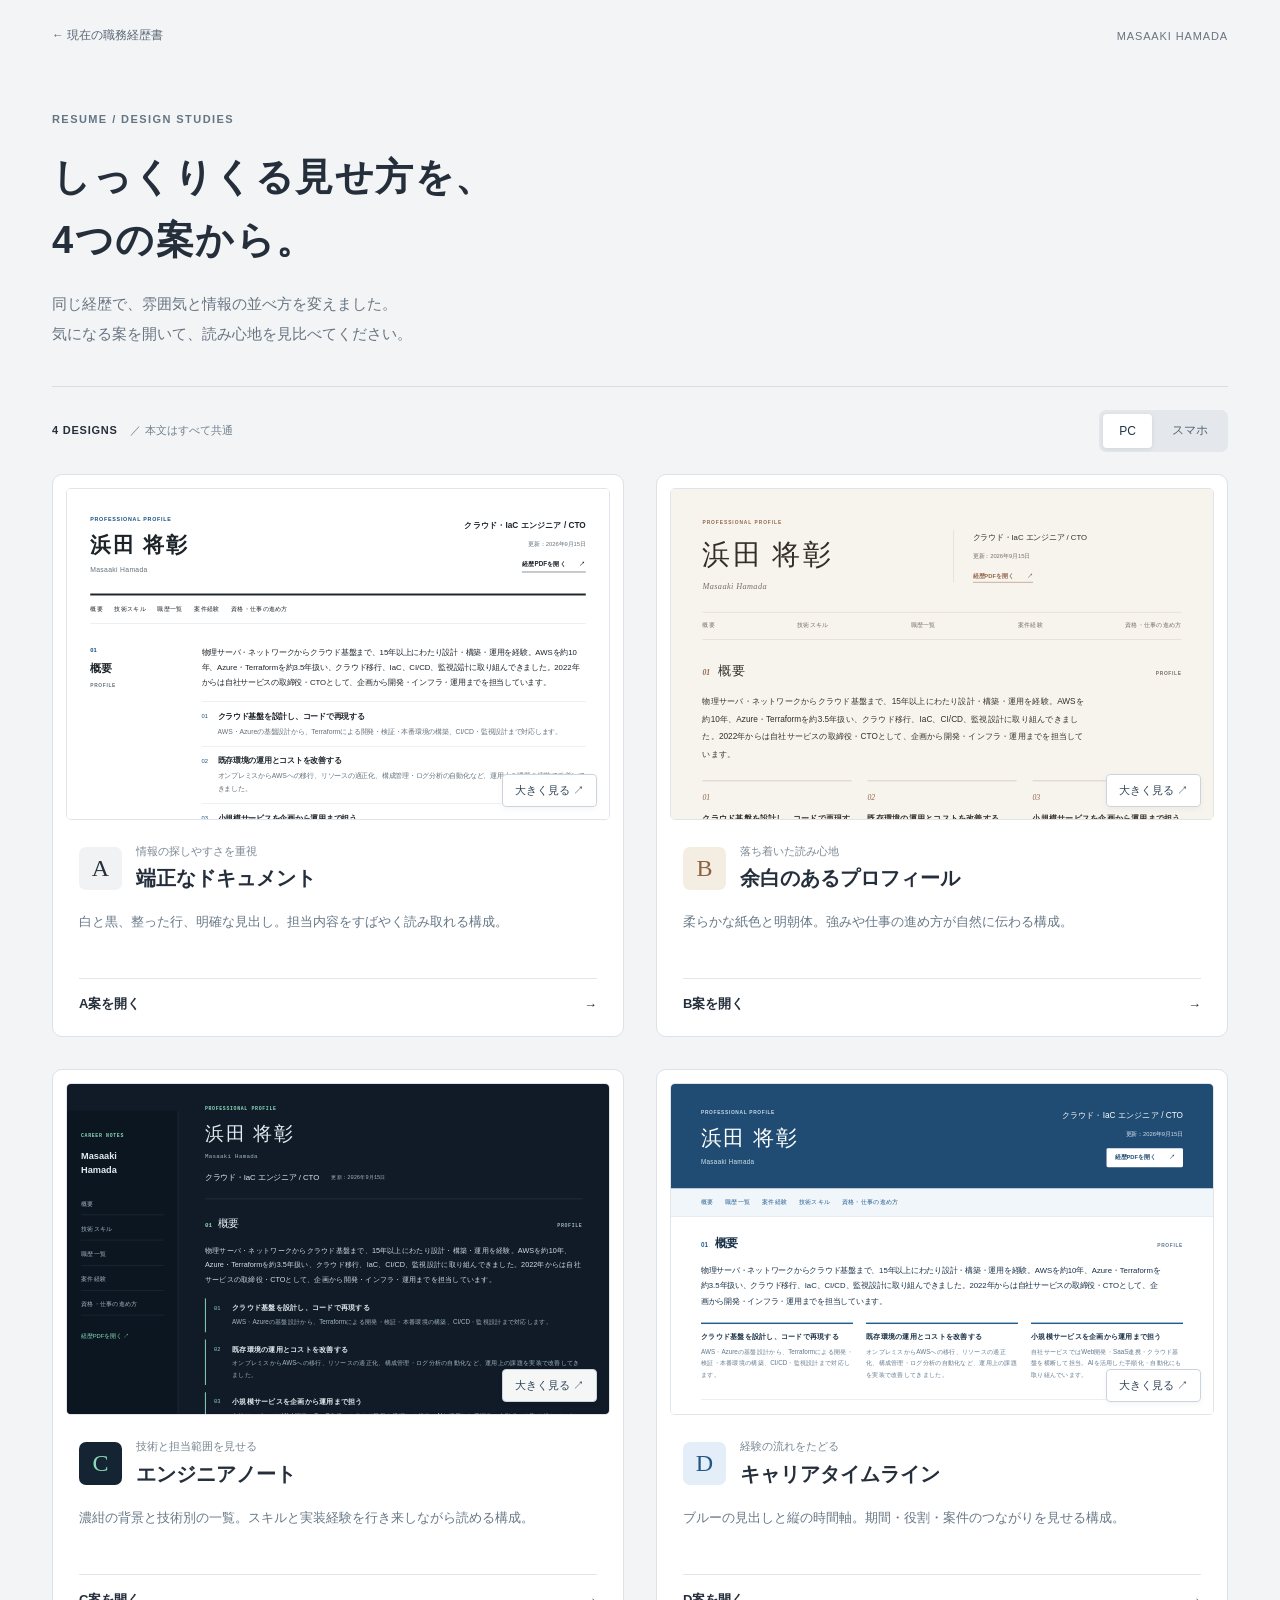
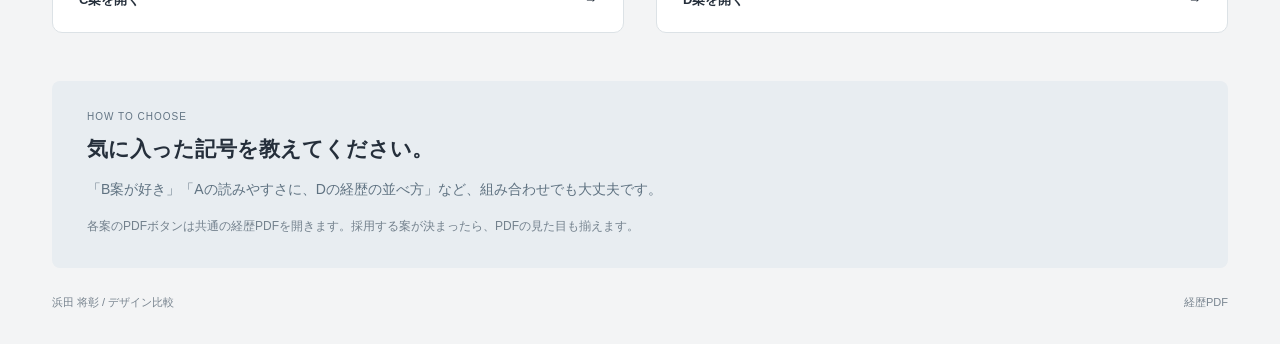
==== docs/designs/index.html @ b7bd6186 "Add four resume design alternatives with comparison gallery" ====
<!doctype html><html lang="ja"><head><meta charset="utf-8"><meta name="viewport" content="width=device-width,initial-scale=1"><meta name="robots" content="noindex,nofollow"><title>4つのデザイン案 | 浜田将彰の職務経歴書</title><meta name="description" content="同じ職務経歴を4種類のデザインで比較できます。"><link rel="stylesheet" href="gallery.css?v=e67ea22596cc"><script defer src="gallery.js?v=e67ea22596cc"></script></head><body><header class="gallery-top"><a href="../">← 現在の職務経歴書</a><span>MASAAKI HAMADA</span></header><main class="gallery-main"><header class="gallery-intro"><p class="gallery-eyebrow">RESUME / DESIGN STUDIES</p><h1>しっくりくる見せ方を、<br>4つの案から。</h1><p>同じ経歴で、雰囲気と情報の並べ方を変えました。<br>気になる案を開いて、読み心地を見比べてください。</p></header><div class="gallery-toolbar"><p>4 DESIGNS <span>／ 本文はすべて共通</span></p><div class="device-control" role="group" aria-label="縮小プレビューの表示サイズ"><button type="button" data-device="desktop" aria-pressed="true">PC</button><button type="button" data-device="mobile" aria-pressed="false">スマホ</button></div></div><div class="design-grid"><article class="design-card"><a class="preview-link" href="a/?v=e67ea22596cc" aria-label="A案・端正なドキュメントを開く"><div class="preview-stage"><iframe src="a/?embed=1&amp;v=e67ea22596cc" title="A案の縮小プレビュー" tabindex="-1" aria-hidden="true" loading="eager"></iframe></div><span class="preview-open">大きく見る ↗</span></a><div class="design-card-info"><span class="letter letter-a">A</span><div><p class="design-tag">情報の探しやすさを重視</p><h2>端正なドキュメント</h2></div></div><p class="design-description">白と黒、整った行、明確な見出し。担当内容をすばやく読み取れる構成。</p><a class="view-design" href="a/?v=e67ea22596cc">A案を開く <span aria-hidden="true">→</span></a></article><article class="design-card"><a class="preview-link" href="b/?v=e67ea22596cc" aria-label="B案・余白のあるプロフィールを開く"><div class="preview-stage"><iframe src="b/?embed=1&amp;v=e67ea22596cc" title="B案の縮小プレビュー" tabindex="-1" aria-hidden="true" loading="eager"></iframe></div><span class="preview-open">大きく見る ↗</span></a><div class="design-card-info"><span class="letter letter-b">B</span><div><p class="design-tag">落ち着いた読み心地</p><h2>余白のあるプロフィール</h2></div></div><p class="design-description">柔らかな紙色と明朝体。強みや仕事の進め方が自然に伝わる構成。</p><a class="view-design" href="b/?v=e67ea22596cc">B案を開く <span aria-hidden="true">→</span></a></article><article class="design-card"><a class="preview-link" href="c/?v=e67ea22596cc" aria-label="C案・エンジニアノートを開く"><div class="preview-stage"><iframe src="c/?embed=1&amp;v=e67ea22596cc" title="C案の縮小プレビュー" tabindex="-1" aria-hidden="true" loading="eager"></iframe></div><span class="preview-open">大きく見る ↗</span></a><div class="design-card-info"><span class="letter letter-c">C</span><div><p class="design-tag">技術と担当範囲を見せる</p><h2>エンジニアノート</h2></div></div><p class="design-description">濃紺の背景と技術別の一覧。スキルと実装経験を行き来しながら読める構成。</p><a class="view-design" href="c/?v=e67ea22596cc">C案を開く <span aria-hidden="true">→</span></a></article><article class="design-card"><a class="preview-link" href="d/?v=e67ea22596cc" aria-label="D案・キャリアタイムラインを開く"><div class="preview-stage"><iframe src="d/?embed=1&amp;v=e67ea22596cc" title="D案の縮小プレビュー" tabindex="-1" aria-hidden="true" loading="eager"></iframe></div><span class="preview-open">大きく見る ↗</span></a><div class="design-card-info"><span class="letter letter-d">D</span><div><p class="design-tag">経験の流れをたどる</p><h2>キャリアタイムライン</h2></div></div><p class="design-description">ブルーの見出しと縦の時間軸。期間・役割・案件のつながりを見せる構成。</p><a class="view-design" href="d/?v=e67ea22596cc">D案を開く <span aria-hidden="true">→</span></a></article></div><section class="choice-help"><p class="choice-eyebrow">HOW TO CHOOSE</p><h2>気に入った記号を教えてください。</h2><p>「B案が好き」「Aの読みやすさに、Dの経歴の並べ方」など、組み合わせでも大丈夫です。</p><p class="pdf-note">各案のPDFボタンは共通の経歴PDFを開きます。採用する案が決まったら、PDFの見た目も揃えます。</p></section><footer class="gallery-footer"><span>浜田 将彰 / デザイン比較</span><a href="../resume.pdf?v=73ceb56be394">経歴PDF</a></footer></main></body></html>
---- docs/designs/gallery.css ----
*{box-sizing:border-box}:root{color-scheme:light}body{margin:0;background:#f3f4f5;color:#252f3b;font-family:-apple-system,BlinkMacSystemFont,"Hiragino Kaku Gothic ProN","Yu Gothic",Meiryo,sans-serif;-webkit-font-smoothing:antialiased}a{color:inherit;text-underline-offset:4px}button{font:inherit}a:focus-visible,button:focus-visible{outline:3px solid #b46a27;outline-offset:4px}.gallery-top{max-width:1240px;margin:auto;padding:27px 32px;display:flex;align-items:center;justify-content:space-between;gap:15px;font-size:12px}.gallery-top a{text-decoration:none;color:#596776}.gallery-top span{font-size:11px;letter-spacing:.08em;color:#697482}.gallery-main{max-width:1176px;margin:auto;padding:22px 0 0}.gallery-intro{padding:20px 0 38px}.gallery-eyebrow{color:#647583;font-size:11px;font-weight:600;letter-spacing:.13em;margin:0 0 21px}.gallery-intro h1{font-size:38px;line-height:1.65;letter-spacing:.04em;font-weight:600;margin:0 0 18px}.gallery-intro>p:last-child{color:#677583;font-size:15px;line-height:1.95;margin:0}.gallery-toolbar{display:flex;justify-content:space-between;align-items:center;gap:15px;margin-bottom:22px;padding-top:23px;border-top:1px solid #d8dfe4}.gallery-toolbar>p{font-size:11px;font-weight:600;letter-spacing:.07em;margin:0}.gallery-toolbar>p span{color:#71808f;font-size:11px;font-weight:400;margin-left:9px;letter-spacing:0}.device-control{display:flex;gap:4px;background:#e4e8ec;padding:4px;border-radius:7px}.device-control button{background:transparent;color:#536373;border:0;padding:7px 16px;border-radius:4px;font-size:12px;cursor:pointer;min-height:34px}.device-control button[aria-pressed=true]{background:white;color:#233444;box-shadow:0 1px 4px #18212b18}.design-grid{display:grid;grid-template-columns:repeat(2,minmax(0,1fr));gap:32px}.design-card{background:#fff;border:1px solid #dce2e6;border-radius:10px;padding:13px 13px 23px;min-width:0;overflow:hidden}.preview-link{display:block;position:relative;background:#e4e8ed;border:1px solid #e1e5e9;border-radius:5px;overflow:hidden;text-decoration:none}.preview-stage{height:330px;overflow:hidden;position:relative;isolation:isolate;background:#e3e8ed}.preview-stage iframe{position:absolute;top:0;left:0;width:1120px;height:880px;max-width:none;border:0;transform-origin:top left;pointer-events:none;transform:scale(.46);background:white}.preview-open{position:absolute;right:12px;bottom:12px;border:1px solid #cbd4dc;border-radius:4px;padding:8px 12px;background:#fffffff5;color:#304457;font-size:11px;box-shadow:0 2px 6px #0000000b}.preview-link:hover .preview-open{background:#20344a;color:white;border-color:#20344a}.design-card-info{display:flex;align-items:center;gap:14px;margin:23px 13px 0}.letter{display:grid;place-items:center;width:43px;height:43px;border-radius:7px;font:24px Georgia,serif;flex-shrink:0}.letter-a{background:#f0f2f4;color:#25303a}.letter-b{background:#f4ede2;color:#8d6142}.letter-c{background:#152432;color:#8ad9b8}.letter-d{background:#e4eef8;color:#235886}.design-tag{font-size:11px;color:#7a8794;line-height:1.5;margin:0 0 4px}.design-card h2{font-size:20px;line-height:1.5;font-weight:600;margin:0}.design-description{font-size:13px;line-height:1.9;color:#687887;margin:17px 13px 18px;min-height:50px}.view-design{display:flex;align-items:center;justify-content:space-between;text-decoration:none;margin:0 13px;font-size:13px;font-weight:600;border-top:1px solid #e2e6eb;padding-top:16px}.view-design:hover{color:#246eb0}.choice-help{margin-top:48px;background:#e8edf1;border-radius:8px;padding:30px 35px}.choice-eyebrow{font-size:10px;letter-spacing:.1em;color:#637584;margin:0 0 13px}.choice-help h2{font-size:21px;font-weight:600;margin:0 0 13px}.choice-help>p:not(.choice-eyebrow){font-size:14px;line-height:1.9;margin:0;color:#5f7281}.choice-help .pdf-note{font-size:12px!important;margin-top:13px!important;color:#73818d!important}.gallery-footer{display:flex;justify-content:space-between;font-size:11px;color:#78848f;padding:27px 0 34px}.gallery-footer a{text-decoration:none}body[data-device=mobile] .preview-stage{height:380px}
@media(max-width:1250px){.gallery-main{margin:0 32px}.preview-stage{height:300px}.design-grid{gap:25px}}
@media(max-width:800px){.gallery-main{margin:0 23px;padding-top:5px}.gallery-top{padding:22px 23px}.gallery-intro{padding:15px 0 29px}.gallery-intro h1{font-size:31px}.gallery-intro>p:last-child{font-size:14px}.design-grid{grid-template-columns:1fr;gap:24px}.preview-stage{height:330px}.gallery-toolbar>p span{display:none}.design-card-info{margin-top:19px}.design-description{min-height:0}.choice-help{margin-top:30px;padding:24px}.choice-help h2{font-size:19px}}
@media(max-width:430px){.gallery-main{margin:0 16px}.gallery-top{padding:20px 16px}.gallery-top span{font-size:9px}.gallery-intro h1{font-size:27px;letter-spacing:.02em}.gallery-intro>p:last-child{font-size:13px}.gallery-eyebrow{font-size:10px;margin-bottom:17px}.preview-stage{height:270px}.design-card{padding:9px 9px 19px}.design-card-info{margin-left:9px;margin-right:9px;gap:11px}.design-card h2{font-size:18px}.design-description{margin-left:9px;margin-right:9px;font-size:12px}.view-design{margin-left:9px;margin-right:9px}.letter{height:38px;width:38px;font-size:22px}.choice-help{padding:23px 20px}.choice-help>p:not(.choice-eyebrow){font-size:13px}.gallery-intro br{display:initial}}
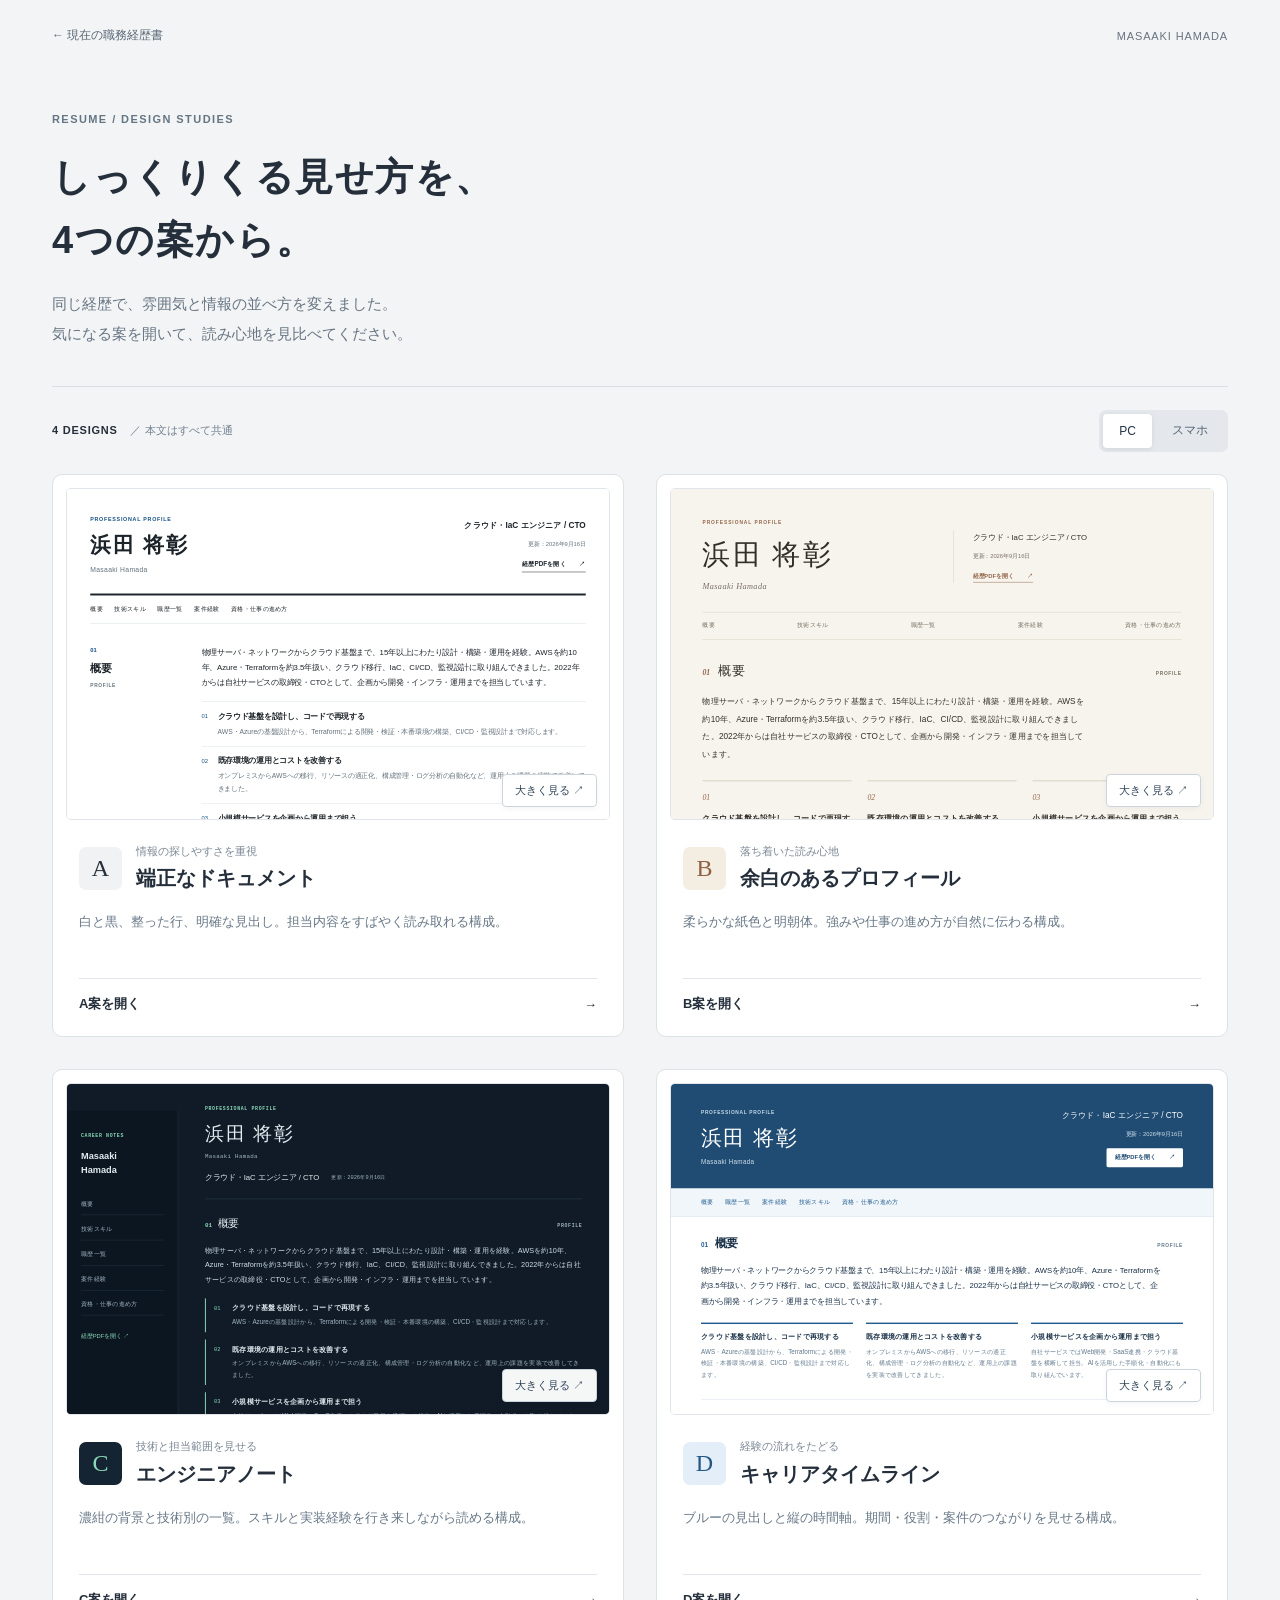
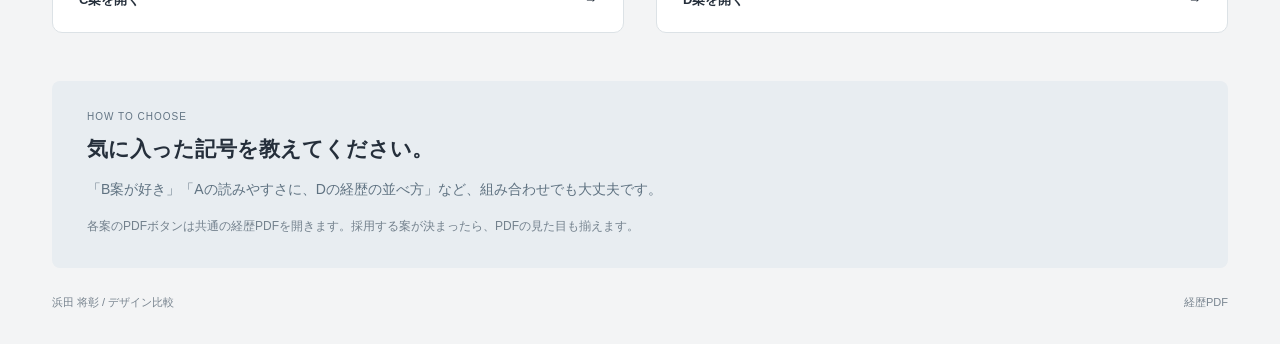
==== commit df917d7b: "Detail requirements-to-operations work across three service components" ====
--- a/docs/designs/index.html
+++ b/docs/designs/index.html
@@ -1 +1 @@
-<!doctype html><html lang="ja"><head><meta charset="utf-8"><meta name="viewport" content="width=device-width,initial-scale=1"><meta name="robots" content="noindex,nofollow"><title>4つのデザイン案 | 浜田将彰の職務経歴書</title><meta name="description" content="同じ職務経歴を4種類のデザインで比較できます。"><link rel="stylesheet" href="gallery.css?v=e67ea22596cc"><script defer src="gallery.js?v=e67ea22596cc"></script></head><body><header class="gallery-top"><a href="../">← 現在の職務経歴書</a><span>MASAAKI HAMADA</span></header><main class="gallery-main"><header class="gallery-intro"><p class="gallery-eyebrow">RESUME / DESIGN STUDIES</p><h1>しっくりくる見せ方を、<br>4つの案から。</h1><p>同じ経歴で、雰囲気と情報の並べ方を変えました。<br>気になる案を開いて、読み心地を見比べてください。</p></header><div class="gallery-toolbar"><p>4 DESIGNS <span>／ 本文はすべて共通</span></p><div class="device-control" role="group" aria-label="縮小プレビューの表示サイズ"><button type="button" data-device="desktop" aria-pressed="true">PC</button><button type="button" data-device="mobile" aria-pressed="false">スマホ</button></div></div><div class="design-grid"><article class="design-card"><a class="preview-link" href="a/?v=e67ea22596cc" aria-label="A案・端正なドキュメントを開く"><div class="preview-stage"><iframe src="a/?embed=1&amp;v=e67ea22596cc" title="A案の縮小プレビュー" tabindex="-1" aria-hidden="true" loading="eager"></iframe></div><span class="preview-open">大きく見る ↗</span></a><div class="design-card-info"><span class="letter letter-a">A</span><div><p class="design-tag">情報の探しやすさを重視</p><h2>端正なドキュメント</h2></div></div><p class="design-description">白と黒、整った行、明確な見出し。担当内容をすばやく読み取れる構成。</p><a class="view-design" href="a/?v=e67ea22596cc">A案を開く <span aria-hidden="true">→</span></a></article><article class="design-card"><a class="preview-link" href="b/?v=e67ea22596cc" aria-label="B案・余白のあるプロフィールを開く"><div class="preview-stage"><iframe src="b/?embed=1&amp;v=e67ea22596cc" title="B案の縮小プレビュー" tabindex="-1" aria-hidden="true" loading="eager"></iframe></div><span class="preview-open">大きく見る ↗</span></a><div class="design-card-info"><span class="letter letter-b">B</span><div><p class="design-tag">落ち着いた読み心地</p><h2>余白のあるプロフィール</h2></div></div><p class="design-description">柔らかな紙色と明朝体。強みや仕事の進め方が自然に伝わる構成。</p><a class="view-design" href="b/?v=e67ea22596cc">B案を開く <span aria-hidden="true">→</span></a></article><article class="design-card"><a class="preview-link" href="c/?v=e67ea22596cc" aria-label="C案・エンジニアノートを開く"><div class="preview-stage"><iframe src="c/?embed=1&amp;v=e67ea22596cc" title="C案の縮小プレビュー" tabindex="-1" aria-hidden="true" loading="eager"></iframe></div><span class="preview-open">大きく見る ↗</span></a><div class="design-card-info"><span class="letter letter-c">C</span><div><p class="design-tag">技術と担当範囲を見せる</p><h2>エンジニアノート</h2></div></div><p class="design-description">濃紺の背景と技術別の一覧。スキルと実装経験を行き来しながら読める構成。</p><a class="view-design" href="c/?v=e67ea22596cc">C案を開く <span aria-hidden="true">→</span></a></article><article class="design-card"><a class="preview-link" href="d/?v=e67ea22596cc" aria-label="D案・キャリアタイムラインを開く"><div class="preview-stage"><iframe src="d/?embed=1&amp;v=e67ea22596cc" title="D案の縮小プレビュー" tabindex="-1" aria-hidden="true" loading="eager"></iframe></div><span class="preview-open">大きく見る ↗</span></a><div class="design-card-info"><span class="letter letter-d">D</span><div><p class="design-tag">経験の流れをたどる</p><h2>キャリアタイムライン</h2></div></div><p class="design-description">ブルーの見出しと縦の時間軸。期間・役割・案件のつながりを見せる構成。</p><a class="view-design" href="d/?v=e67ea22596cc">D案を開く <span aria-hidden="true">→</span></a></article></div><section class="choice-help"><p class="choice-eyebrow">HOW TO CHOOSE</p><h2>気に入った記号を教えてください。</h2><p>「B案が好き」「Aの読みやすさに、Dの経歴の並べ方」など、組み合わせでも大丈夫です。</p><p class="pdf-note">各案のPDFボタンは共通の経歴PDFを開きます。採用する案が決まったら、PDFの見た目も揃えます。</p></section><footer class="gallery-footer"><span>浜田 将彰 / デザイン比較</span><a href="../resume.pdf?v=73ceb56be394">経歴PDF</a></footer></main></body></html>+<!doctype html><html lang="ja"><head><meta charset="utf-8"><meta name="viewport" content="width=device-width,initial-scale=1"><meta name="robots" content="noindex,nofollow"><title>4つのデザイン案 | 浜田将彰の職務経歴書</title><meta name="description" content="同じ職務経歴を4種類のデザインで比較できます。"><link rel="stylesheet" href="gallery.css?v=d1a27a1c8ba5"><script defer src="gallery.js?v=d1a27a1c8ba5"></script></head><body><header class="gallery-top"><a href="../">← 現在の職務経歴書</a><span>MASAAKI HAMADA</span></header><main class="gallery-main"><header class="gallery-intro"><p class="gallery-eyebrow">RESUME / DESIGN STUDIES</p><h1>しっくりくる見せ方を、<br>4つの案から。</h1><p>同じ経歴で、雰囲気と情報の並べ方を変えました。<br>気になる案を開いて、読み心地を見比べてください。</p></header><div class="gallery-toolbar"><p>4 DESIGNS <span>／ 本文はすべて共通</span></p><div class="device-control" role="group" aria-label="縮小プレビューの表示サイズ"><button type="button" data-device="desktop" aria-pressed="true">PC</button><button type="button" data-device="mobile" aria-pressed="false">スマホ</button></div></div><div class="design-grid"><article class="design-card"><a class="preview-link" href="a/?v=d1a27a1c8ba5" aria-label="A案・端正なドキュメントを開く"><div class="preview-stage"><iframe src="a/?embed=1&amp;v=d1a27a1c8ba5" title="A案の縮小プレビュー" tabindex="-1" aria-hidden="true" loading="eager"></iframe></div><span class="preview-open">大きく見る ↗</span></a><div class="design-card-info"><span class="letter letter-a">A</span><div><p class="design-tag">情報の探しやすさを重視</p><h2>端正なドキュメント</h2></div></div><p class="design-description">白と黒、整った行、明確な見出し。担当内容をすばやく読み取れる構成。</p><a class="view-design" href="a/?v=d1a27a1c8ba5">A案を開く <span aria-hidden="true">→</span></a></article><article class="design-card"><a class="preview-link" href="b/?v=d1a27a1c8ba5" aria-label="B案・余白のあるプロフィールを開く"><div class="preview-stage"><iframe src="b/?embed=1&amp;v=d1a27a1c8ba5" title="B案の縮小プレビュー" tabindex="-1" aria-hidden="true" loading="eager"></iframe></div><span class="preview-open">大きく見る ↗</span></a><div class="design-card-info"><span class="letter letter-b">B</span><div><p class="design-tag">落ち着いた読み心地</p><h2>余白のあるプロフィール</h2></div></div><p class="design-description">柔らかな紙色と明朝体。強みや仕事の進め方が自然に伝わる構成。</p><a class="view-design" href="b/?v=d1a27a1c8ba5">B案を開く <span aria-hidden="true">→</span></a></article><article class="design-card"><a class="preview-link" href="c/?v=d1a27a1c8ba5" aria-label="C案・エンジニアノートを開く"><div class="preview-stage"><iframe src="c/?embed=1&amp;v=d1a27a1c8ba5" title="C案の縮小プレビュー" tabindex="-1" aria-hidden="true" loading="eager"></iframe></div><span class="preview-open">大きく見る ↗</span></a><div class="design-card-info"><span class="letter letter-c">C</span><div><p class="design-tag">技術と担当範囲を見せる</p><h2>エンジニアノート</h2></div></div><p class="design-description">濃紺の背景と技術別の一覧。スキルと実装経験を行き来しながら読める構成。</p><a class="view-design" href="c/?v=d1a27a1c8ba5">C案を開く <span aria-hidden="true">→</span></a></article><article class="design-card"><a class="preview-link" href="d/?v=d1a27a1c8ba5" aria-label="D案・キャリアタイムラインを開く"><div class="preview-stage"><iframe src="d/?embed=1&amp;v=d1a27a1c8ba5" title="D案の縮小プレビュー" tabindex="-1" aria-hidden="true" loading="eager"></iframe></div><span class="preview-open">大きく見る ↗</span></a><div class="design-card-info"><span class="letter letter-d">D</span><div><p class="design-tag">経験の流れをたどる</p><h2>キャリアタイムライン</h2></div></div><p class="design-description">ブルーの見出しと縦の時間軸。期間・役割・案件のつながりを見せる構成。</p><a class="view-design" href="d/?v=d1a27a1c8ba5">D案を開く <span aria-hidden="true">→</span></a></article></div><section class="choice-help"><p class="choice-eyebrow">HOW TO CHOOSE</p><h2>気に入った記号を教えてください。</h2><p>「B案が好き」「Aの読みやすさに、Dの経歴の並べ方」など、組み合わせでも大丈夫です。</p><p class="pdf-note">各案のPDFボタンは共通の経歴PDFを開きます。採用する案が決まったら、PDFの見た目も揃えます。</p></section><footer class="gallery-footer"><span>浜田 将彰 / デザイン比較</span><a href="../resume.pdf?v=49754348108a">経歴PDF</a></footer></main></body></html>
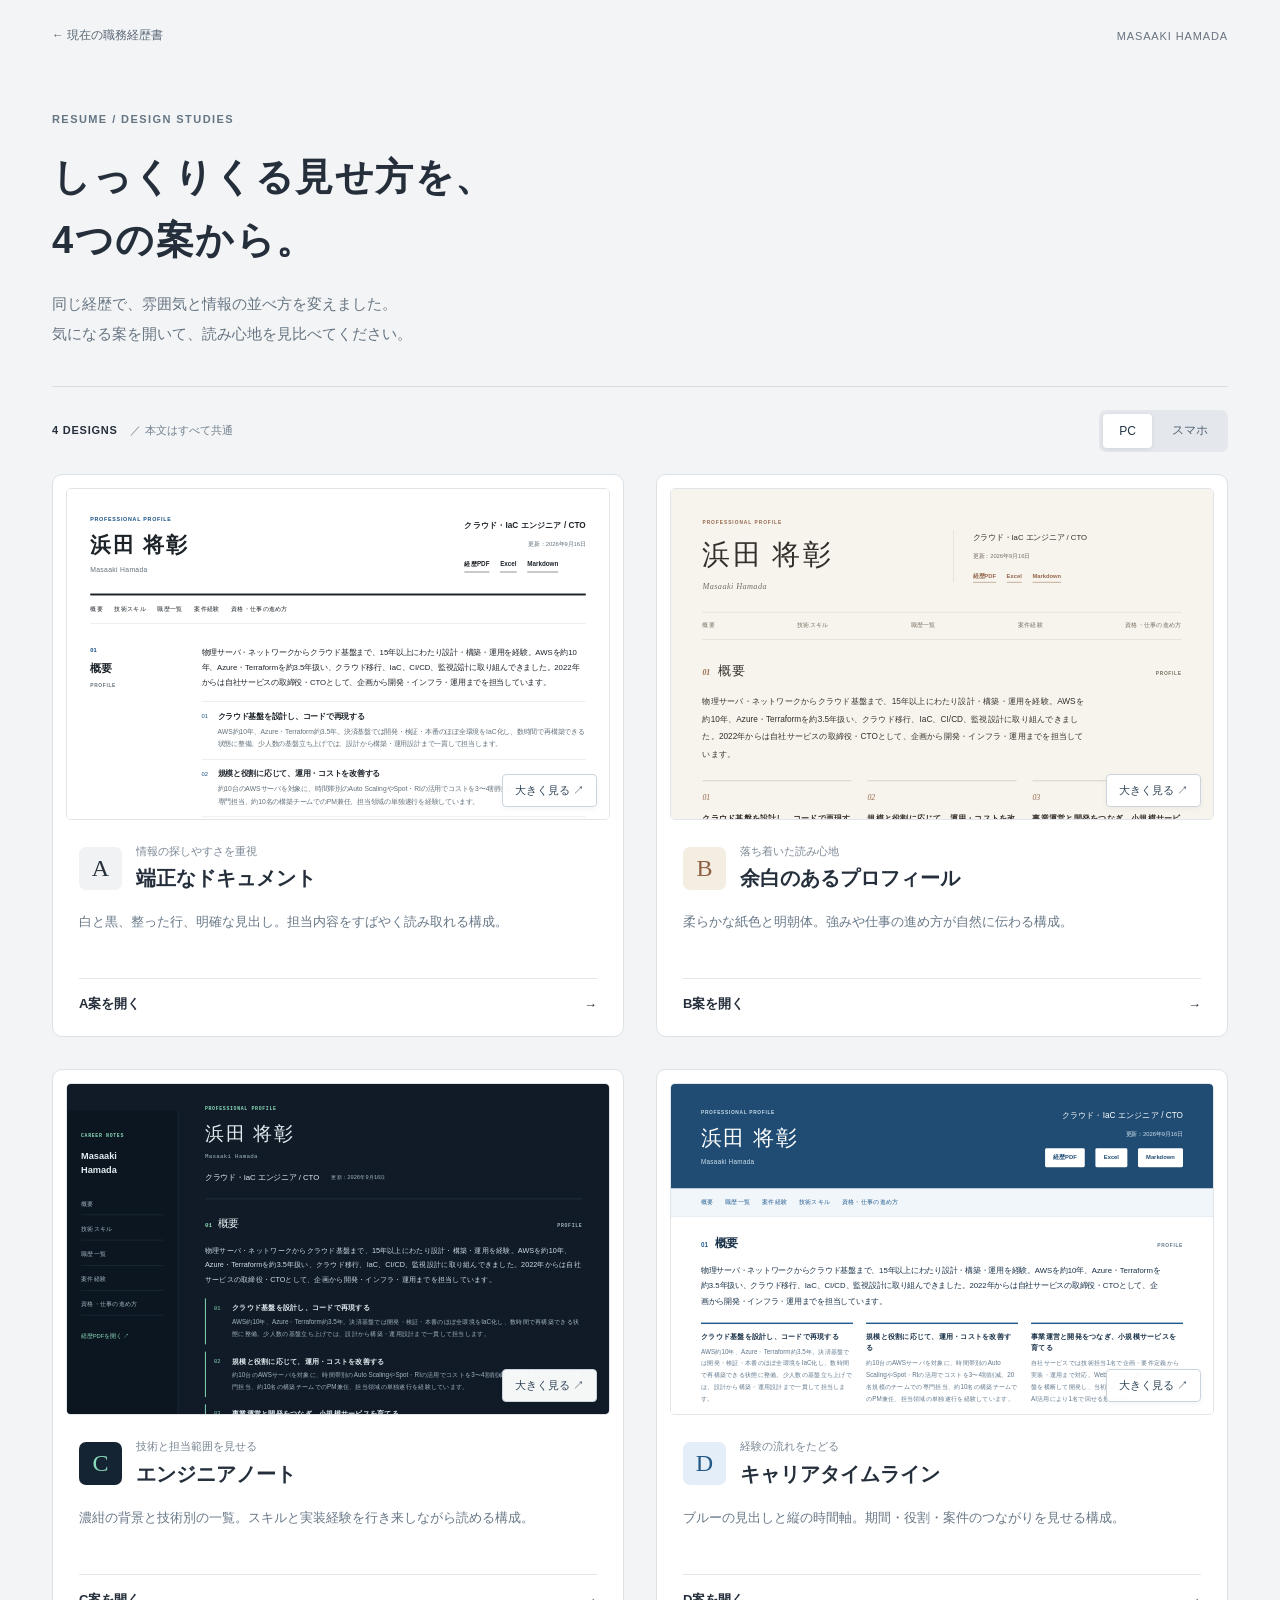
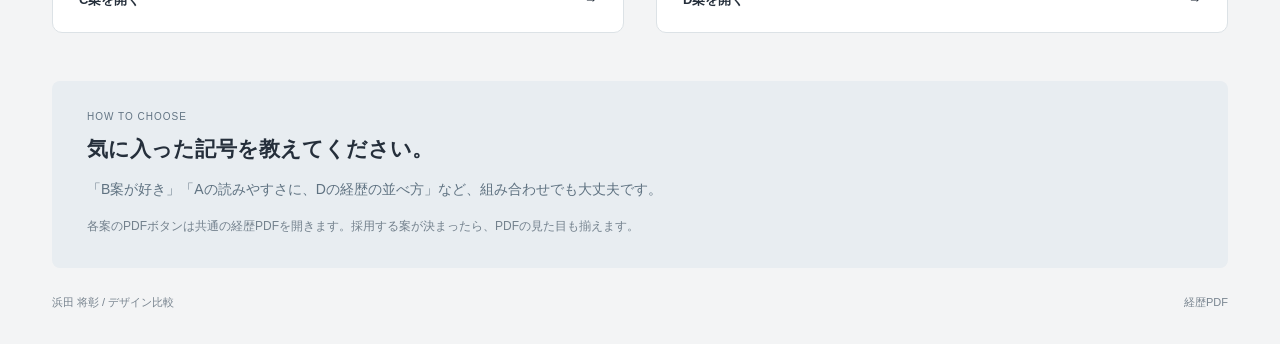
==== commit c8c78952: "Restore detailed resume and generate Excel PDF Markdown and Web together" ====
--- a/docs/designs/index.html
+++ b/docs/designs/index.html
@@ -1 +1 @@
-<!doctype html><html lang="ja"><head><meta charset="utf-8"><meta name="viewport" content="width=device-width,initial-scale=1"><meta name="robots" content="noindex,nofollow"><title>4つのデザイン案 | 浜田将彰の職務経歴書</title><meta name="description" content="同じ職務経歴を4種類のデザインで比較できます。"><link rel="stylesheet" href="gallery.css?v=d1a27a1c8ba5"><script defer src="gallery.js?v=d1a27a1c8ba5"></script></head><body><header class="gallery-top"><a href="../">← 現在の職務経歴書</a><span>MASAAKI HAMADA</span></header><main class="gallery-main"><header class="gallery-intro"><p class="gallery-eyebrow">RESUME / DESIGN STUDIES</p><h1>しっくりくる見せ方を、<br>4つの案から。</h1><p>同じ経歴で、雰囲気と情報の並べ方を変えました。<br>気になる案を開いて、読み心地を見比べてください。</p></header><div class="gallery-toolbar"><p>4 DESIGNS <span>／ 本文はすべて共通</span></p><div class="device-control" role="group" aria-label="縮小プレビューの表示サイズ"><button type="button" data-device="desktop" aria-pressed="true">PC</button><button type="button" data-device="mobile" aria-pressed="false">スマホ</button></div></div><div class="design-grid"><article class="design-card"><a class="preview-link" href="a/?v=d1a27a1c8ba5" aria-label="A案・端正なドキュメントを開く"><div class="preview-stage"><iframe src="a/?embed=1&amp;v=d1a27a1c8ba5" title="A案の縮小プレビュー" tabindex="-1" aria-hidden="true" loading="eager"></iframe></div><span class="preview-open">大きく見る ↗</span></a><div class="design-card-info"><span class="letter letter-a">A</span><div><p class="design-tag">情報の探しやすさを重視</p><h2>端正なドキュメント</h2></div></div><p class="design-description">白と黒、整った行、明確な見出し。担当内容をすばやく読み取れる構成。</p><a class="view-design" href="a/?v=d1a27a1c8ba5">A案を開く <span aria-hidden="true">→</span></a></article><article class="design-card"><a class="preview-link" href="b/?v=d1a27a1c8ba5" aria-label="B案・余白のあるプロフィールを開く"><div class="preview-stage"><iframe src="b/?embed=1&amp;v=d1a27a1c8ba5" title="B案の縮小プレビュー" tabindex="-1" aria-hidden="true" loading="eager"></iframe></div><span class="preview-open">大きく見る ↗</span></a><div class="design-card-info"><span class="letter letter-b">B</span><div><p class="design-tag">落ち着いた読み心地</p><h2>余白のあるプロフィール</h2></div></div><p class="design-description">柔らかな紙色と明朝体。強みや仕事の進め方が自然に伝わる構成。</p><a class="view-design" href="b/?v=d1a27a1c8ba5">B案を開く <span aria-hidden="true">→</span></a></article><article class="design-card"><a class="preview-link" href="c/?v=d1a27a1c8ba5" aria-label="C案・エンジニアノートを開く"><div class="preview-stage"><iframe src="c/?embed=1&amp;v=d1a27a1c8ba5" title="C案の縮小プレビュー" tabindex="-1" aria-hidden="true" loading="eager"></iframe></div><span class="preview-open">大きく見る ↗</span></a><div class="design-card-info"><span class="letter letter-c">C</span><div><p class="design-tag">技術と担当範囲を見せる</p><h2>エンジニアノート</h2></div></div><p class="design-description">濃紺の背景と技術別の一覧。スキルと実装経験を行き来しながら読める構成。</p><a class="view-design" href="c/?v=d1a27a1c8ba5">C案を開く <span aria-hidden="true">→</span></a></article><article class="design-card"><a class="preview-link" href="d/?v=d1a27a1c8ba5" aria-label="D案・キャリアタイムラインを開く"><div class="preview-stage"><iframe src="d/?embed=1&amp;v=d1a27a1c8ba5" title="D案の縮小プレビュー" tabindex="-1" aria-hidden="true" loading="eager"></iframe></div><span class="preview-open">大きく見る ↗</span></a><div class="design-card-info"><span class="letter letter-d">D</span><div><p class="design-tag">経験の流れをたどる</p><h2>キャリアタイムライン</h2></div></div><p class="design-description">ブルーの見出しと縦の時間軸。期間・役割・案件のつながりを見せる構成。</p><a class="view-design" href="d/?v=d1a27a1c8ba5">D案を開く <span aria-hidden="true">→</span></a></article></div><section class="choice-help"><p class="choice-eyebrow">HOW TO CHOOSE</p><h2>気に入った記号を教えてください。</h2><p>「B案が好き」「Aの読みやすさに、Dの経歴の並べ方」など、組み合わせでも大丈夫です。</p><p class="pdf-note">各案のPDFボタンは共通の経歴PDFを開きます。採用する案が決まったら、PDFの見た目も揃えます。</p></section><footer class="gallery-footer"><span>浜田 将彰 / デザイン比較</span><a href="../resume.pdf?v=49754348108a">経歴PDF</a></footer></main></body></html>+<!doctype html><html lang="ja"><head><meta charset="utf-8"><meta name="viewport" content="width=device-width,initial-scale=1"><meta name="robots" content="noindex,nofollow"><title>4つのデザイン案 | 浜田将彰の職務経歴書</title><meta name="description" content="同じ職務経歴を4種類のデザインで比較できます。"><link rel="stylesheet" href="gallery.css?v=6c9807f5c93a"><script defer src="gallery.js?v=6c9807f5c93a"></script></head><body><header class="gallery-top"><a href="../">← 現在の職務経歴書</a><span>MASAAKI HAMADA</span></header><main class="gallery-main"><header class="gallery-intro"><p class="gallery-eyebrow">RESUME / DESIGN STUDIES</p><h1>しっくりくる見せ方を、<br>4つの案から。</h1><p>同じ経歴で、雰囲気と情報の並べ方を変えました。<br>気になる案を開いて、読み心地を見比べてください。</p></header><div class="gallery-toolbar"><p>4 DESIGNS <span>／ 本文はすべて共通</span></p><div class="device-control" role="group" aria-label="縮小プレビューの表示サイズ"><button type="button" data-device="desktop" aria-pressed="true">PC</button><button type="button" data-device="mobile" aria-pressed="false">スマホ</button></div></div><div class="design-grid"><article class="design-card"><a class="preview-link" href="a/?v=6c9807f5c93a" aria-label="A案・端正なドキュメントを開く"><div class="preview-stage"><iframe src="a/?embed=1&amp;v=6c9807f5c93a" title="A案の縮小プレビュー" tabindex="-1" aria-hidden="true" loading="eager"></iframe></div><span class="preview-open">大きく見る ↗</span></a><div class="design-card-info"><span class="letter letter-a">A</span><div><p class="design-tag">情報の探しやすさを重視</p><h2>端正なドキュメント</h2></div></div><p class="design-description">白と黒、整った行、明確な見出し。担当内容をすばやく読み取れる構成。</p><a class="view-design" href="a/?v=6c9807f5c93a">A案を開く <span aria-hidden="true">→</span></a></article><article class="design-card"><a class="preview-link" href="b/?v=6c9807f5c93a" aria-label="B案・余白のあるプロフィールを開く"><div class="preview-stage"><iframe src="b/?embed=1&amp;v=6c9807f5c93a" title="B案の縮小プレビュー" tabindex="-1" aria-hidden="true" loading="eager"></iframe></div><span class="preview-open">大きく見る ↗</span></a><div class="design-card-info"><span class="letter letter-b">B</span><div><p class="design-tag">落ち着いた読み心地</p><h2>余白のあるプロフィール</h2></div></div><p class="design-description">柔らかな紙色と明朝体。強みや仕事の進め方が自然に伝わる構成。</p><a class="view-design" href="b/?v=6c9807f5c93a">B案を開く <span aria-hidden="true">→</span></a></article><article class="design-card"><a class="preview-link" href="c/?v=6c9807f5c93a" aria-label="C案・エンジニアノートを開く"><div class="preview-stage"><iframe src="c/?embed=1&amp;v=6c9807f5c93a" title="C案の縮小プレビュー" tabindex="-1" aria-hidden="true" loading="eager"></iframe></div><span class="preview-open">大きく見る ↗</span></a><div class="design-card-info"><span class="letter letter-c">C</span><div><p class="design-tag">技術と担当範囲を見せる</p><h2>エンジニアノート</h2></div></div><p class="design-description">濃紺の背景と技術別の一覧。スキルと実装経験を行き来しながら読める構成。</p><a class="view-design" href="c/?v=6c9807f5c93a">C案を開く <span aria-hidden="true">→</span></a></article><article class="design-card"><a class="preview-link" href="d/?v=6c9807f5c93a" aria-label="D案・キャリアタイムラインを開く"><div class="preview-stage"><iframe src="d/?embed=1&amp;v=6c9807f5c93a" title="D案の縮小プレビュー" tabindex="-1" aria-hidden="true" loading="eager"></iframe></div><span class="preview-open">大きく見る ↗</span></a><div class="design-card-info"><span class="letter letter-d">D</span><div><p class="design-tag">経験の流れをたどる</p><h2>キャリアタイムライン</h2></div></div><p class="design-description">ブルーの見出しと縦の時間軸。期間・役割・案件のつながりを見せる構成。</p><a class="view-design" href="d/?v=6c9807f5c93a">D案を開く <span aria-hidden="true">→</span></a></article></div><section class="choice-help"><p class="choice-eyebrow">HOW TO CHOOSE</p><h2>気に入った記号を教えてください。</h2><p>「B案が好き」「Aの読みやすさに、Dの経歴の並べ方」など、組み合わせでも大丈夫です。</p><p class="pdf-note">各案のPDFボタンは共通の経歴PDFを開きます。採用する案が決まったら、PDFの見た目も揃えます。</p></section><footer class="gallery-footer"><span>浜田 将彰 / デザイン比較</span><a href="../resume.pdf?v=c14f64f6ab94">経歴PDF</a></footer></main></body></html>
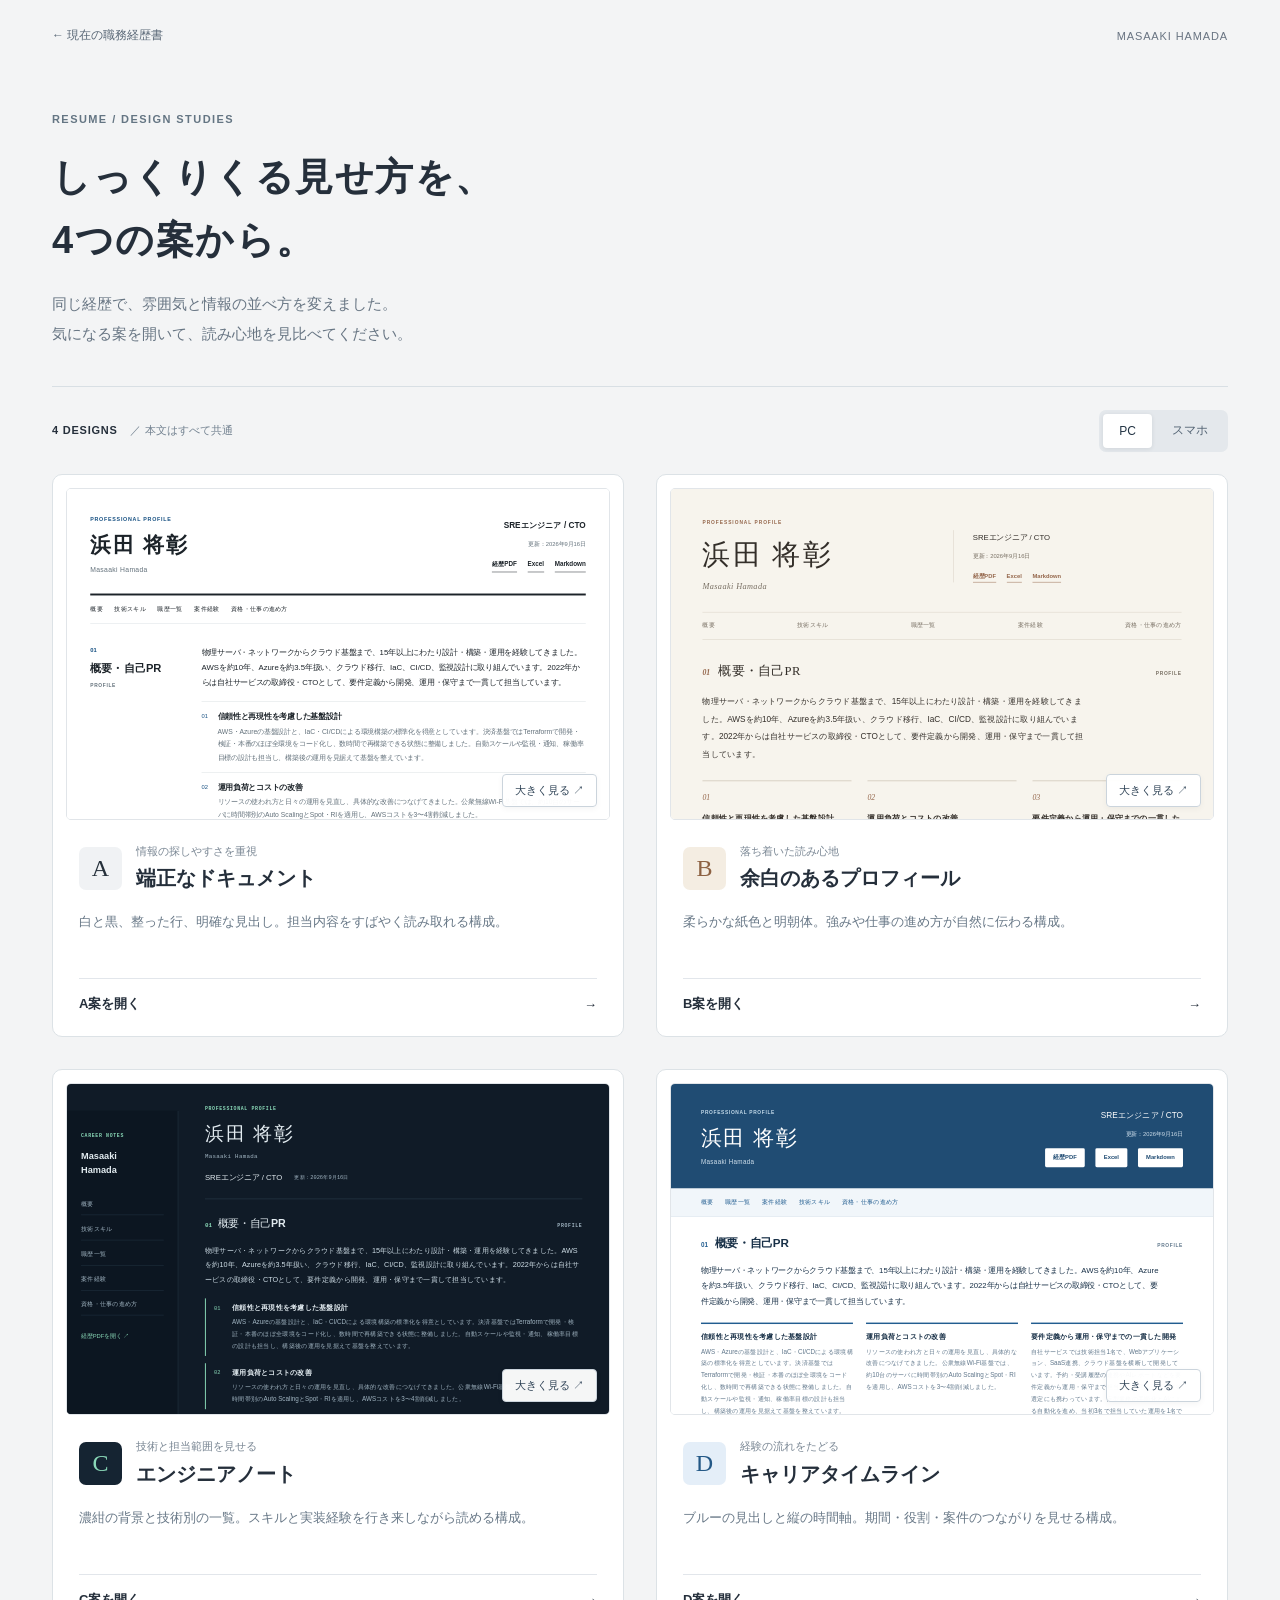
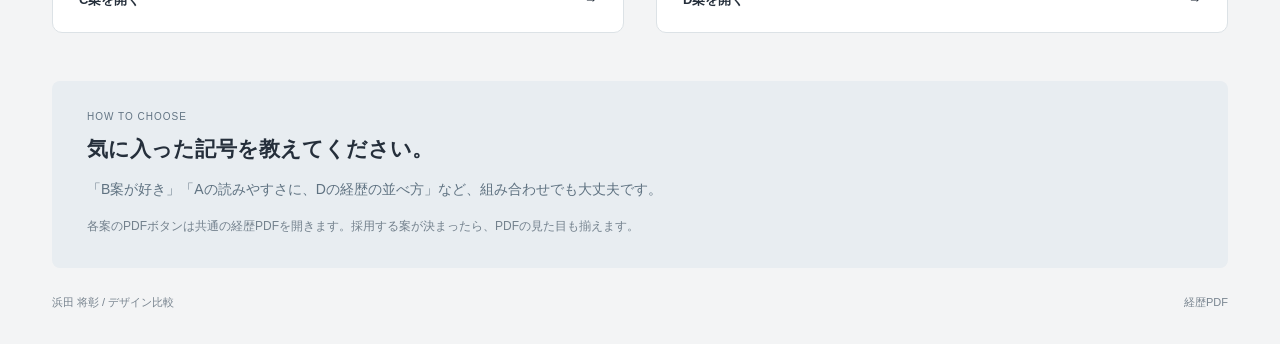
==== commit a482126d: "Preserve the original Excel layout and document the resume build workflow" ====
--- a/docs/designs/index.html
+++ b/docs/designs/index.html
@@ -1 +1 @@
-<!doctype html><html lang="ja"><head><meta charset="utf-8"><meta name="viewport" content="width=device-width,initial-scale=1"><meta name="robots" content="noindex,nofollow"><title>4つのデザイン案 | 浜田将彰の職務経歴書</title><meta name="description" content="同じ職務経歴を4種類のデザインで比較できます。"><link rel="stylesheet" href="gallery.css?v=6c9807f5c93a"><script defer src="gallery.js?v=6c9807f5c93a"></script></head><body><header class="gallery-top"><a href="../">← 現在の職務経歴書</a><span>MASAAKI HAMADA</span></header><main class="gallery-main"><header class="gallery-intro"><p class="gallery-eyebrow">RESUME / DESIGN STUDIES</p><h1>しっくりくる見せ方を、<br>4つの案から。</h1><p>同じ経歴で、雰囲気と情報の並べ方を変えました。<br>気になる案を開いて、読み心地を見比べてください。</p></header><div class="gallery-toolbar"><p>4 DESIGNS <span>／ 本文はすべて共通</span></p><div class="device-control" role="group" aria-label="縮小プレビューの表示サイズ"><button type="button" data-device="desktop" aria-pressed="true">PC</button><button type="button" data-device="mobile" aria-pressed="false">スマホ</button></div></div><div class="design-grid"><article class="design-card"><a class="preview-link" href="a/?v=6c9807f5c93a" aria-label="A案・端正なドキュメントを開く"><div class="preview-stage"><iframe src="a/?embed=1&amp;v=6c9807f5c93a" title="A案の縮小プレビュー" tabindex="-1" aria-hidden="true" loading="eager"></iframe></div><span class="preview-open">大きく見る ↗</span></a><div class="design-card-info"><span class="letter letter-a">A</span><div><p class="design-tag">情報の探しやすさを重視</p><h2>端正なドキュメント</h2></div></div><p class="design-description">白と黒、整った行、明確な見出し。担当内容をすばやく読み取れる構成。</p><a class="view-design" href="a/?v=6c9807f5c93a">A案を開く <span aria-hidden="true">→</span></a></article><article class="design-card"><a class="preview-link" href="b/?v=6c9807f5c93a" aria-label="B案・余白のあるプロフィールを開く"><div class="preview-stage"><iframe src="b/?embed=1&amp;v=6c9807f5c93a" title="B案の縮小プレビュー" tabindex="-1" aria-hidden="true" loading="eager"></iframe></div><span class="preview-open">大きく見る ↗</span></a><div class="design-card-info"><span class="letter letter-b">B</span><div><p class="design-tag">落ち着いた読み心地</p><h2>余白のあるプロフィール</h2></div></div><p class="design-description">柔らかな紙色と明朝体。強みや仕事の進め方が自然に伝わる構成。</p><a class="view-design" href="b/?v=6c9807f5c93a">B案を開く <span aria-hidden="true">→</span></a></article><article class="design-card"><a class="preview-link" href="c/?v=6c9807f5c93a" aria-label="C案・エンジニアノートを開く"><div class="preview-stage"><iframe src="c/?embed=1&amp;v=6c9807f5c93a" title="C案の縮小プレビュー" tabindex="-1" aria-hidden="true" loading="eager"></iframe></div><span class="preview-open">大きく見る ↗</span></a><div class="design-card-info"><span class="letter letter-c">C</span><div><p class="design-tag">技術と担当範囲を見せる</p><h2>エンジニアノート</h2></div></div><p class="design-description">濃紺の背景と技術別の一覧。スキルと実装経験を行き来しながら読める構成。</p><a class="view-design" href="c/?v=6c9807f5c93a">C案を開く <span aria-hidden="true">→</span></a></article><article class="design-card"><a class="preview-link" href="d/?v=6c9807f5c93a" aria-label="D案・キャリアタイムラインを開く"><div class="preview-stage"><iframe src="d/?embed=1&amp;v=6c9807f5c93a" title="D案の縮小プレビュー" tabindex="-1" aria-hidden="true" loading="eager"></iframe></div><span class="preview-open">大きく見る ↗</span></a><div class="design-card-info"><span class="letter letter-d">D</span><div><p class="design-tag">経験の流れをたどる</p><h2>キャリアタイムライン</h2></div></div><p class="design-description">ブルーの見出しと縦の時間軸。期間・役割・案件のつながりを見せる構成。</p><a class="view-design" href="d/?v=6c9807f5c93a">D案を開く <span aria-hidden="true">→</span></a></article></div><section class="choice-help"><p class="choice-eyebrow">HOW TO CHOOSE</p><h2>気に入った記号を教えてください。</h2><p>「B案が好き」「Aの読みやすさに、Dの経歴の並べ方」など、組み合わせでも大丈夫です。</p><p class="pdf-note">各案のPDFボタンは共通の経歴PDFを開きます。採用する案が決まったら、PDFの見た目も揃えます。</p></section><footer class="gallery-footer"><span>浜田 将彰 / デザイン比較</span><a href="../resume.pdf?v=c14f64f6ab94">経歴PDF</a></footer></main></body></html>+<!doctype html><html lang="ja"><head><meta charset="utf-8"><meta name="viewport" content="width=device-width,initial-scale=1"><meta name="robots" content="noindex,nofollow"><title>4つのデザイン案 | 浜田将彰の職務経歴書</title><meta name="description" content="同じ職務経歴を4種類のデザインで比較できます。"><link rel="stylesheet" href="gallery.css?v=aee5087698cb"><script defer src="gallery.js?v=aee5087698cb"></script></head><body><header class="gallery-top"><a href="../">← 現在の職務経歴書</a><span>MASAAKI HAMADA</span></header><main class="gallery-main"><header class="gallery-intro"><p class="gallery-eyebrow">RESUME / DESIGN STUDIES</p><h1>しっくりくる見せ方を、<br>4つの案から。</h1><p>同じ経歴で、雰囲気と情報の並べ方を変えました。<br>気になる案を開いて、読み心地を見比べてください。</p></header><div class="gallery-toolbar"><p>4 DESIGNS <span>／ 本文はすべて共通</span></p><div class="device-control" role="group" aria-label="縮小プレビューの表示サイズ"><button type="button" data-device="desktop" aria-pressed="true">PC</button><button type="button" data-device="mobile" aria-pressed="false">スマホ</button></div></div><div class="design-grid"><article class="design-card"><a class="preview-link" href="a/?v=aee5087698cb" aria-label="A案・端正なドキュメントを開く"><div class="preview-stage"><iframe src="a/?embed=1&amp;v=aee5087698cb" title="A案の縮小プレビュー" tabindex="-1" aria-hidden="true" loading="eager"></iframe></div><span class="preview-open">大きく見る ↗</span></a><div class="design-card-info"><span class="letter letter-a">A</span><div><p class="design-tag">情報の探しやすさを重視</p><h2>端正なドキュメント</h2></div></div><p class="design-description">白と黒、整った行、明確な見出し。担当内容をすばやく読み取れる構成。</p><a class="view-design" href="a/?v=aee5087698cb">A案を開く <span aria-hidden="true">→</span></a></article><article class="design-card"><a class="preview-link" href="b/?v=aee5087698cb" aria-label="B案・余白のあるプロフィールを開く"><div class="preview-stage"><iframe src="b/?embed=1&amp;v=aee5087698cb" title="B案の縮小プレビュー" tabindex="-1" aria-hidden="true" loading="eager"></iframe></div><span class="preview-open">大きく見る ↗</span></a><div class="design-card-info"><span class="letter letter-b">B</span><div><p class="design-tag">落ち着いた読み心地</p><h2>余白のあるプロフィール</h2></div></div><p class="design-description">柔らかな紙色と明朝体。強みや仕事の進め方が自然に伝わる構成。</p><a class="view-design" href="b/?v=aee5087698cb">B案を開く <span aria-hidden="true">→</span></a></article><article class="design-card"><a class="preview-link" href="c/?v=aee5087698cb" aria-label="C案・エンジニアノートを開く"><div class="preview-stage"><iframe src="c/?embed=1&amp;v=aee5087698cb" title="C案の縮小プレビュー" tabindex="-1" aria-hidden="true" loading="eager"></iframe></div><span class="preview-open">大きく見る ↗</span></a><div class="design-card-info"><span class="letter letter-c">C</span><div><p class="design-tag">技術と担当範囲を見せる</p><h2>エンジニアノート</h2></div></div><p class="design-description">濃紺の背景と技術別の一覧。スキルと実装経験を行き来しながら読める構成。</p><a class="view-design" href="c/?v=aee5087698cb">C案を開く <span aria-hidden="true">→</span></a></article><article class="design-card"><a class="preview-link" href="d/?v=aee5087698cb" aria-label="D案・キャリアタイムラインを開く"><div class="preview-stage"><iframe src="d/?embed=1&amp;v=aee5087698cb" title="D案の縮小プレビュー" tabindex="-1" aria-hidden="true" loading="eager"></iframe></div><span class="preview-open">大きく見る ↗</span></a><div class="design-card-info"><span class="letter letter-d">D</span><div><p class="design-tag">経験の流れをたどる</p><h2>キャリアタイムライン</h2></div></div><p class="design-description">ブルーの見出しと縦の時間軸。期間・役割・案件のつながりを見せる構成。</p><a class="view-design" href="d/?v=aee5087698cb">D案を開く <span aria-hidden="true">→</span></a></article></div><section class="choice-help"><p class="choice-eyebrow">HOW TO CHOOSE</p><h2>気に入った記号を教えてください。</h2><p>「B案が好き」「Aの読みやすさに、Dの経歴の並べ方」など、組み合わせでも大丈夫です。</p><p class="pdf-note">各案のPDFボタンは共通の経歴PDFを開きます。採用する案が決まったら、PDFの見た目も揃えます。</p></section><footer class="gallery-footer"><span>浜田 将彰 / デザイン比較</span><a href="../resume.pdf?v=de85b5a75e7f">経歴PDF</a></footer></main></body></html>
